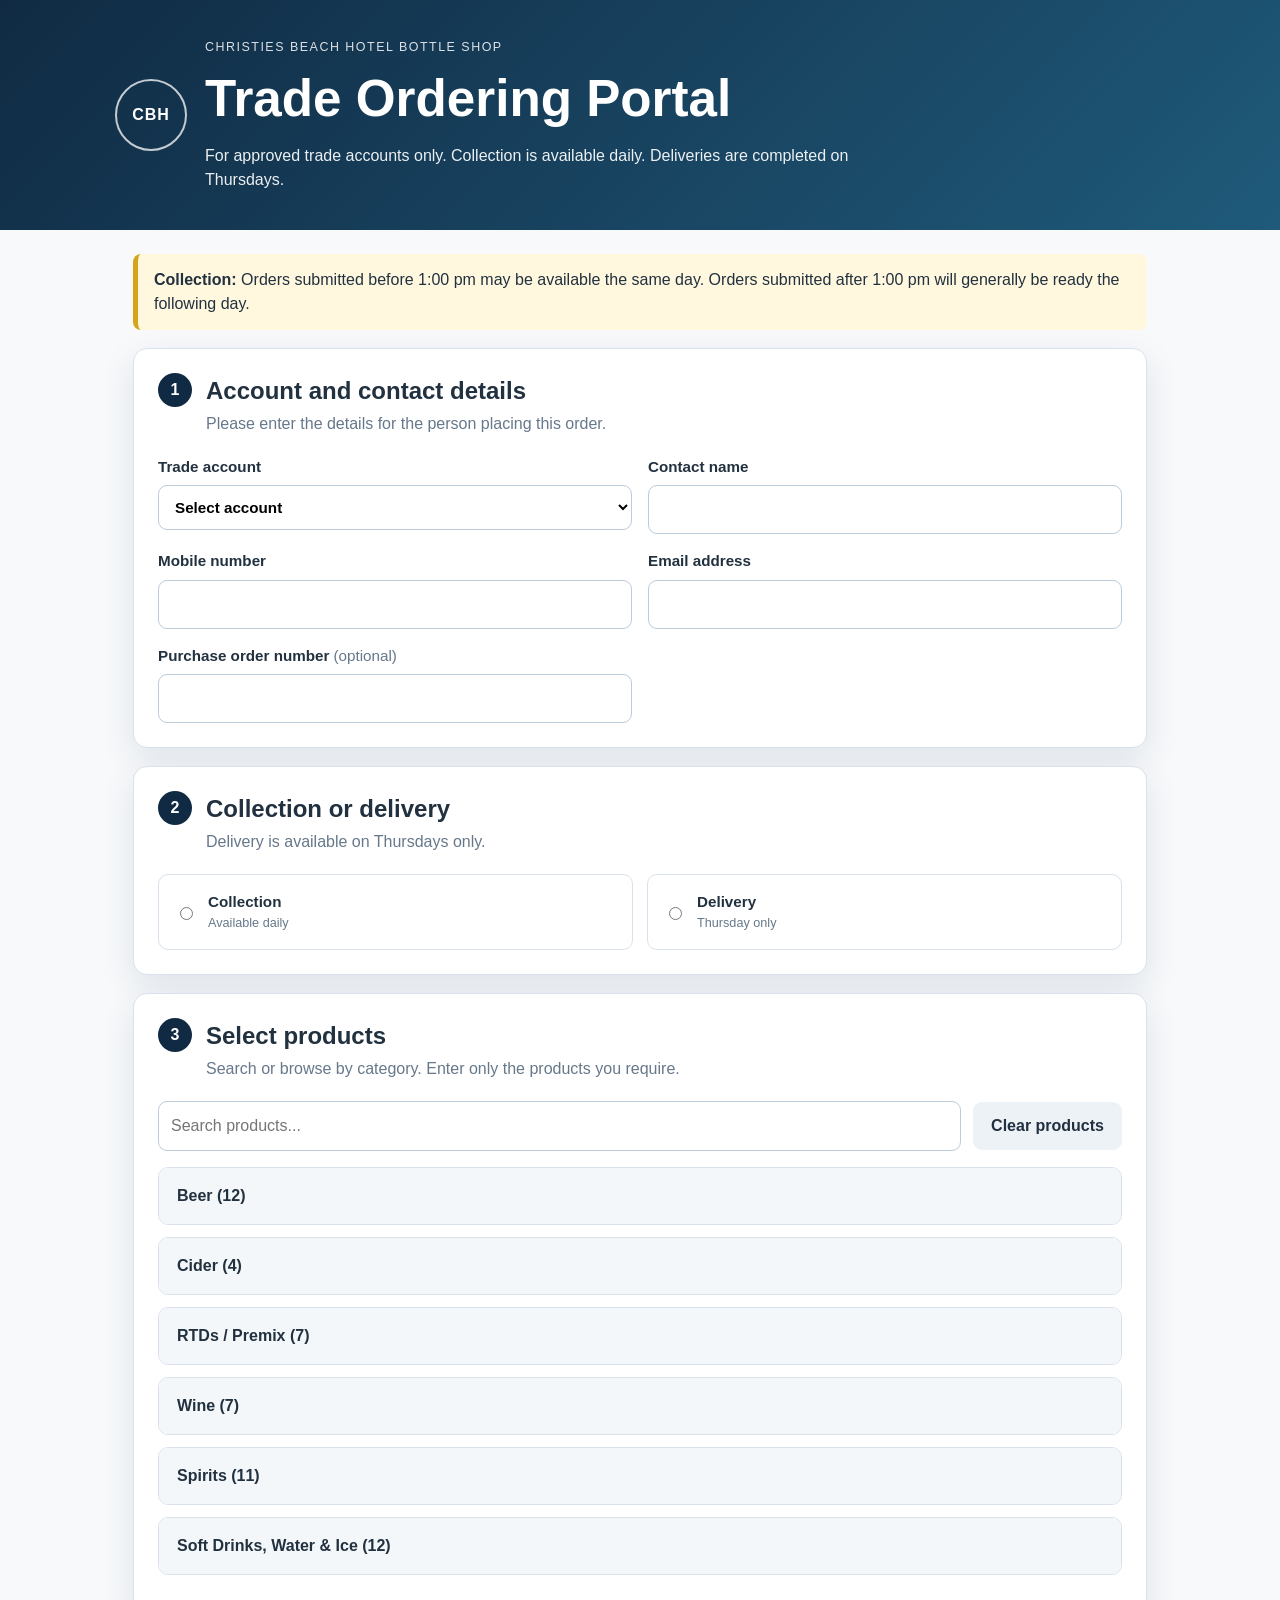
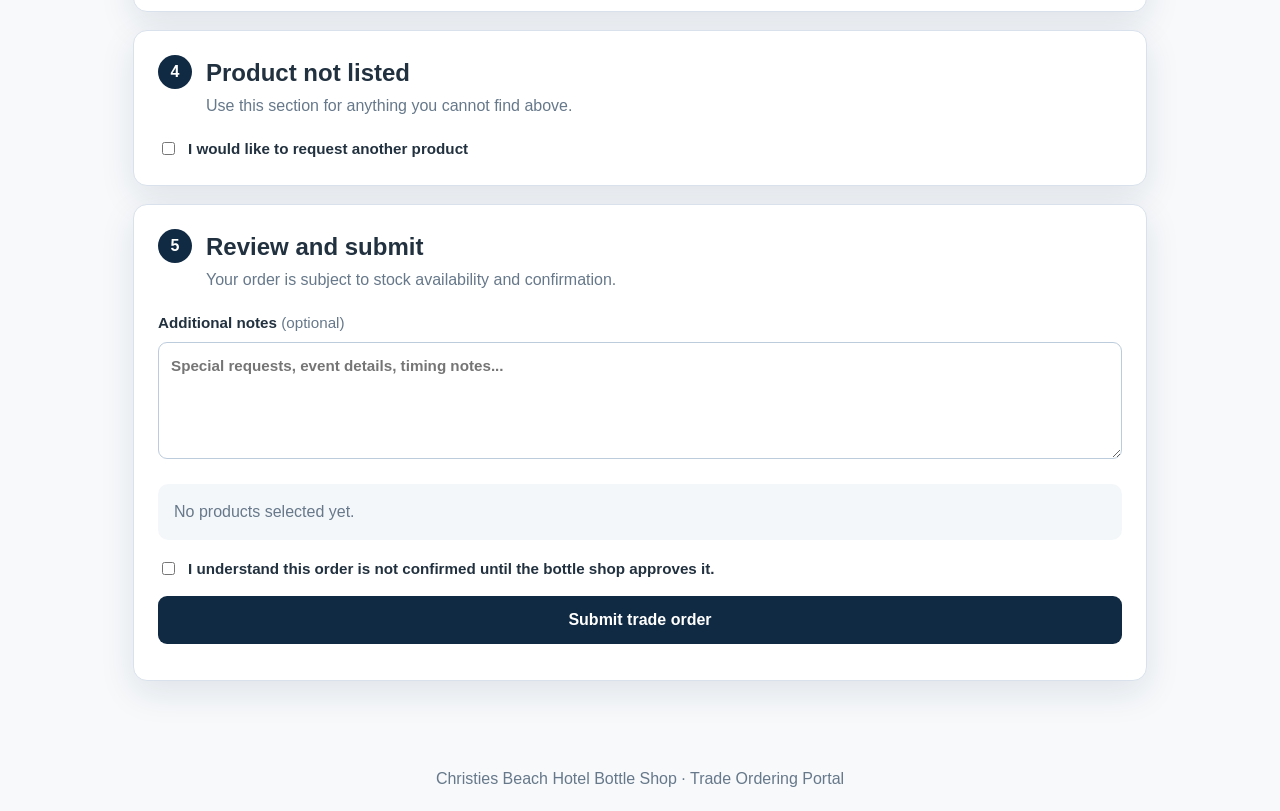
==== index.html @ 5dcd1e05 "Add files via upload" ====
<!DOCTYPE html>
<html lang="en">
<head>
  <meta charset="UTF-8" />
  <meta name="viewport" content="width=device-width, initial-scale=1.0" />
  <title>Christies Beach Hotel | Trade Ordering Portal</title>
  <link rel="stylesheet" href="styles.css" />
</head>
<body>
  <header class="hero">
    <div class="hero-inner">
      <div class="brand-mark">CBH</div>
      <div>
        <p class="eyebrow">Christies Beach Hotel Bottle Shop</p>
        <h1>Trade Ordering Portal</h1>
        <p class="intro">For approved trade accounts only. Collection is available daily. Deliveries are completed on Thursdays.</p>
      </div>
    </div>
  </header>

  <main class="container">
    <div id="notice" class="notice">
      <strong>Collection:</strong> Orders submitted before 1:00 pm may be available the same day. Orders submitted after 1:00 pm will generally be ready the following day.
    </div>

    <form id="orderForm" novalidate>
      <section class="card">
        <div class="section-heading">
          <span class="step">1</span>
          <div>
            <h2>Account and contact details</h2>
            <p>Please enter the details for the person placing this order.</p>
          </div>
        </div>

        <div class="grid two">
          <label>
            Trade account
            <select id="account" required>
              <option value="">Select account</option>
              <option>Christies Beach Football Club</option>
              <option>SOTSC</option>
              <option>South Adelaide Panthers Soccer Club</option>
            </select>
          </label>

          <label>
            Contact name
            <input id="contactName" type="text" required autocomplete="name" />
          </label>

          <label>
            Mobile number
            <input id="phone" type="tel" required autocomplete="tel" />
          </label>

          <label>
            Email address
            <input id="email" type="email" required autocomplete="email" />
          </label>

          <label>
            Purchase order number <span class="optional">(optional)</span>
            <input id="poNumber" type="text" />
          </label>
        </div>
      </section>

      <section class="card">
        <div class="section-heading">
          <span class="step">2</span>
          <div>
            <h2>Collection or delivery</h2>
            <p>Delivery is available on Thursdays only.</p>
          </div>
        </div>

        <div class="choice-row" role="radiogroup" aria-label="Order type">
          <label class="choice-card">
            <input type="radio" name="orderType" value="Collection" required />
            <span>
              <strong>Collection</strong>
              <small>Available daily</small>
            </span>
          </label>

          <label class="choice-card">
            <input type="radio" name="orderType" value="Delivery" required />
            <span>
              <strong>Delivery</strong>
              <small>Thursday only</small>
            </span>
          </label>
        </div>

        <div id="collectionFields" class="conditional hidden">
          <div class="grid two">
            <label>
              Collection date
              <input id="collectionDate" type="date" />
            </label>
            <label>
              Preferred collection time
              <input id="collectionTime" type="time" />
            </label>
          </div>
          <p class="inline-note">Same-day collection orders must be submitted before 1:00 pm.</p>
        </div>

        <div id="deliveryFields" class="conditional hidden">
          <div class="grid two">
            <label>
              Delivery Thursday
              <select id="deliveryDate"></select>
            </label>
            <label>
              Delivery instructions <span class="optional">(optional)</span>
              <input id="deliveryInstructions" type="text" placeholder="Contact on arrival, deliver to clubrooms..." />
            </label>
          </div>
        </div>
      </section>

      <section class="card">
        <div class="section-heading">
          <span class="step">3</span>
          <div>
            <h2>Select products</h2>
            <p>Search or browse by category. Enter only the products you require.</p>
          </div>
        </div>

        <div class="toolbar">
          <input id="productSearch" type="search" placeholder="Search products..." />
          <button type="button" id="clearOrder" class="secondary">Clear products</button>
        </div>

        <div id="productCategories"></div>
      </section>

      <section class="card">
        <div class="section-heading">
          <span class="step">4</span>
          <div>
            <h2>Product not listed</h2>
            <p>Use this section for anything you cannot find above.</p>
          </div>
        </div>

        <label class="toggle-line">
          <input id="otherToggle" type="checkbox" />
          I would like to request another product
        </label>

        <div id="otherFields" class="conditional hidden">
          <div class="grid two">
            <label>
              Product name or description
              <input id="otherProduct" type="text" />
            </label>

            <label>
              Packaging
              <select id="otherPackaging">
                <option value="">Select</option>
                <option>Cans</option>
                <option>Bottles</option>
                <option>Either is fine</option>
                <option>Not sure</option>
              </select>
            </label>

            <label>
              Pack size
              <select id="otherPackSize">
                <option value="">Select</option>
                <option>Single</option>
                <option>4-pack</option>
                <option>6-pack</option>
                <option>10-pack</option>
                <option>Carton / case</option>
                <option>Wine case</option>
                <option>Other</option>
                <option>Not sure</option>
              </select>
            </label>

            <label>
              Number of packs
              <input id="otherQuantity" type="number" min="0" step="1" />
            </label>

            <label>
              Approximate number of drinks <span class="optional">(if unsure)</span>
              <input id="approxDrinks" type="number" min="0" step="1" />
            </label>

            <label>
              Accept a similar alternative?
              <select id="acceptAlternative">
                <option value="">Select</option>
                <option>Yes, please contact me</option>
                <option>No, leave it off the order</option>
              </select>
            </label>
          </div>
        </div>
      </section>

      <section class="card">
        <div class="section-heading">
          <span class="step">5</span>
          <div>
            <h2>Review and submit</h2>
            <p>Your order is subject to stock availability and confirmation.</p>
          </div>
        </div>

        <label>
          Additional notes <span class="optional">(optional)</span>
          <textarea id="notes" rows="4" placeholder="Special requests, event details, timing notes..."></textarea>
        </label>

        <div id="orderSummary" class="summary empty">No products selected yet.</div>

        <label class="confirm-line">
          <input id="terms" type="checkbox" required />
          I understand this order is not confirmed until the bottle shop approves it.
        </label>

        <button id="submitButton" class="primary" type="submit">Submit trade order</button>
        <p id="formMessage" class="form-message" aria-live="polite"></p>
      </section>
    </form>

    <iframe name="submissionFrame" id="submissionFrame" class="hidden-frame" title="Order submission"></iframe>
  </main>

  <footer>
    Christies Beach Hotel Bottle Shop · Trade Ordering Portal
  </footer>

  <script src="products.js"></script>
  <script src="app.js"></script>
</body>
</html>
---- styles.css ----
:root {
  --navy: #102a43;
  --blue: #1f5a7a;
  --sand: #f3efe7;
  --white: #ffffff;
  --ink: #22313f;
  --muted: #66788a;
  --line: #d9e2ec;
  --success: #1f7a4d;
  --danger: #a12b2b;
  --shadow: 0 12px 35px rgba(16, 42, 67, 0.10);
}

* { box-sizing: border-box; }

body {
  margin: 0;
  font-family: Arial, Helvetica, sans-serif;
  color: var(--ink);
  background: #f7f9fb;
  line-height: 1.5;
}

.hero {
  background: linear-gradient(135deg, var(--navy), var(--blue));
  color: var(--white);
  padding: 38px 20px;
}

.hero-inner {
  max-width: 1050px;
  margin: 0 auto;
  display: flex;
  gap: 18px;
  align-items: center;
}

.brand-mark {
  width: 72px;
  height: 72px;
  border: 2px solid rgba(255,255,255,.75);
  border-radius: 50%;
  display: grid;
  place-items: center;
  font-weight: 800;
  letter-spacing: 1px;
  flex: 0 0 auto;
}

.eyebrow {
  margin: 0 0 4px;
  text-transform: uppercase;
  letter-spacing: .12em;
  font-size: .78rem;
  opacity: .85;
}

h1, h2, h3 { margin-top: 0; }
h1 { margin-bottom: 6px; font-size: clamp(2rem, 5vw, 3.2rem); }
.intro { margin: 0; max-width: 720px; opacity: .92; }

.container {
  max-width: 1050px;
  margin: 0 auto;
  padding: 24px 18px 48px;
}

.notice {
  background: #fff8df;
  border-left: 5px solid #d7a31a;
  padding: 14px 16px;
  border-radius: 8px;
  margin-bottom: 18px;
}

.card {
  background: var(--white);
  border: 1px solid var(--line);
  border-radius: 14px;
  padding: 24px;
  margin-bottom: 18px;
  box-shadow: var(--shadow);
}

.section-heading {
  display: flex;
  gap: 14px;
  align-items: flex-start;
  margin-bottom: 20px;
}

.section-heading h2 { margin-bottom: 3px; }
.section-heading p { margin: 0; color: var(--muted); }

.step {
  background: var(--navy);
  color: var(--white);
  width: 34px;
  height: 34px;
  border-radius: 50%;
  display: grid;
  place-items: center;
  font-weight: 700;
  flex: 0 0 auto;
}

.grid {
  display: grid;
  gap: 16px;
}

.grid.two {
  grid-template-columns: repeat(2, minmax(0, 1fr));
}

label {
  display: block;
  font-weight: 700;
  font-size: .95rem;
}

input, select, textarea, button {
  font: inherit;
}

input[type="text"],
input[type="email"],
input[type="tel"],
input[type="date"],
input[type="time"],
input[type="number"],
input[type="search"],
select,
textarea {
  width: 100%;
  margin-top: 7px;
  padding: 12px;
  border: 1px solid #bcccdc;
  border-radius: 9px;
  background: #fff;
}

input:focus, select:focus, textarea:focus {
  outline: 3px solid rgba(31, 90, 122, .16);
  border-color: var(--blue);
}

.optional {
  font-weight: 400;
  color: var(--muted);
}

.choice-row {
  display: grid;
  grid-template-columns: repeat(2, 1fr);
  gap: 14px;
}

.choice-card {
  border: 1px solid var(--line);
  border-radius: 10px;
  padding: 16px;
  display: flex;
  gap: 12px;
  align-items: center;
  cursor: pointer;
}

.choice-card:has(input:checked) {
  border-color: var(--blue);
  background: #eef6fa;
}

.choice-card small {
  display: block;
  color: var(--muted);
  font-weight: 400;
}

.conditional {
  margin-top: 18px;
  padding-top: 18px;
  border-top: 1px solid var(--line);
}

.hidden { display: none; }

.inline-note {
  margin: 14px 0 0;
  color: var(--muted);
}

.toolbar {
  display: flex;
  gap: 12px;
  align-items: center;
  margin-bottom: 16px;
}

.toolbar input { margin-top: 0; }

.category {
  border: 1px solid var(--line);
  border-radius: 10px;
  margin-bottom: 12px;
  overflow: hidden;
}

.category summary {
  cursor: pointer;
  padding: 16px 18px;
  font-weight: 800;
  background: #f4f7fa;
  list-style: none;
}

.category summary::-webkit-details-marker { display: none; }

.product-list {
  padding: 8px 16px 16px;
}

.product-row {
  display: grid;
  grid-template-columns: 1.8fr 1fr 1fr .8fr;
  gap: 10px;
  align-items: end;
  padding: 12px 0;
  border-bottom: 1px solid #edf2f7;
}

.product-row:last-child { border-bottom: 0; }

.product-name {
  font-weight: 800;
  align-self: center;
}

.product-row label {
  font-size: .8rem;
  color: var(--muted);
}

.product-row select,
.product-row input {
  margin-top: 4px;
  padding: 9px;
}

.toggle-line, .confirm-line {
  display: flex;
  gap: 10px;
  align-items: flex-start;
}

.toggle-line input, .confirm-line input { margin-top: 4px; }

.summary {
  margin: 18px 0;
  background: #f4f7fa;
  border-radius: 10px;
  padding: 16px;
}

.summary.empty { color: var(--muted); }

.summary ul {
  margin: 8px 0 0;
  padding-left: 20px;
}

button {
  border: 0;
  border-radius: 9px;
  padding: 12px 18px;
  cursor: pointer;
  font-weight: 800;
}

.primary {
  width: 100%;
  margin-top: 16px;
  background: var(--navy);
  color: var(--white);
}

.primary:disabled {
  opacity: .6;
  cursor: not-allowed;
}

.secondary {
  background: #edf2f7;
  color: var(--ink);
  white-space: nowrap;
}

.form-message {
  margin: 12px 0 0;
  font-weight: 700;
}

.form-message.success { color: var(--success); }
.form-message.error { color: var(--danger); }

.hidden-frame {
  width: 0;
  height: 0;
  border: 0;
  position: absolute;
}

footer {
  text-align: center;
  color: var(--muted);
  padding: 20px;
}

@media (max-width: 760px) {
  .grid.two,
  .choice-row,
  .product-row {
    grid-template-columns: 1fr;
  }

  .hero-inner { align-items: flex-start; }
  .brand-mark { width: 58px; height: 58px; }
  .toolbar { flex-direction: column; align-items: stretch; }
}
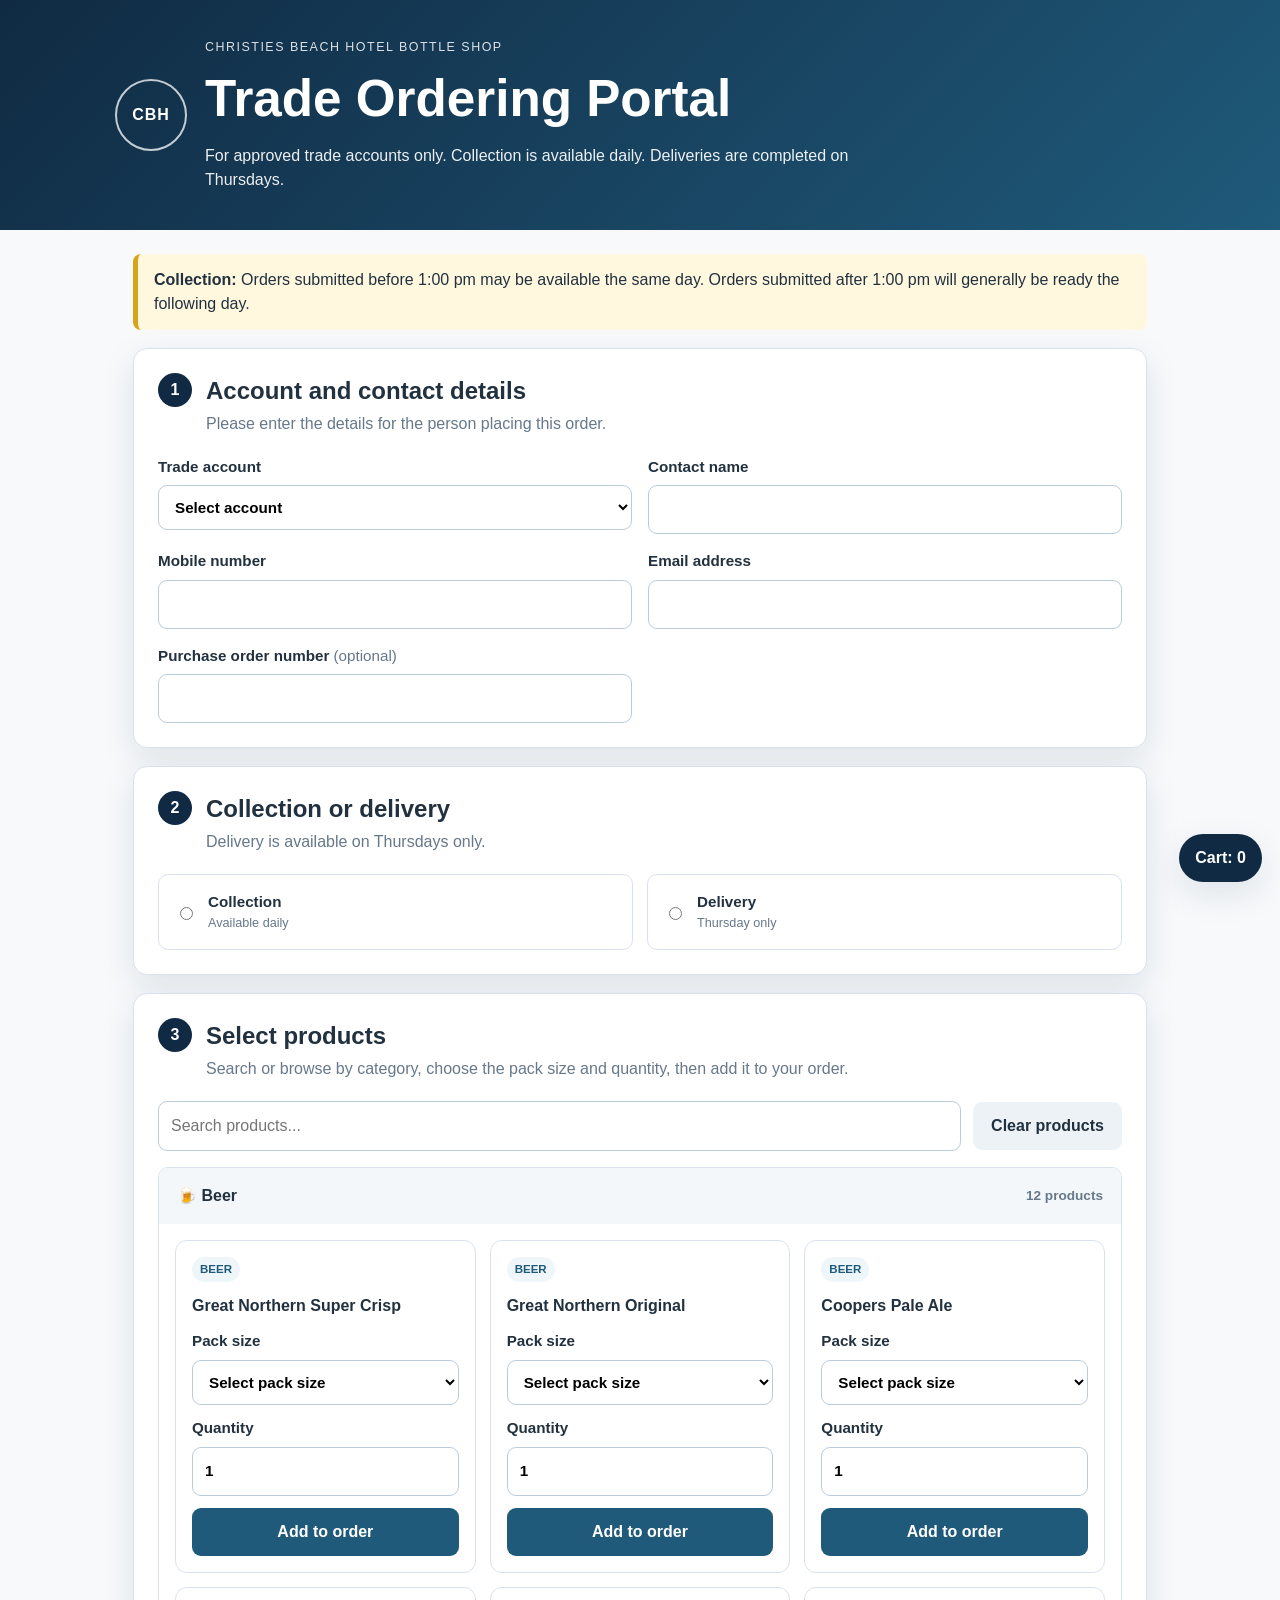
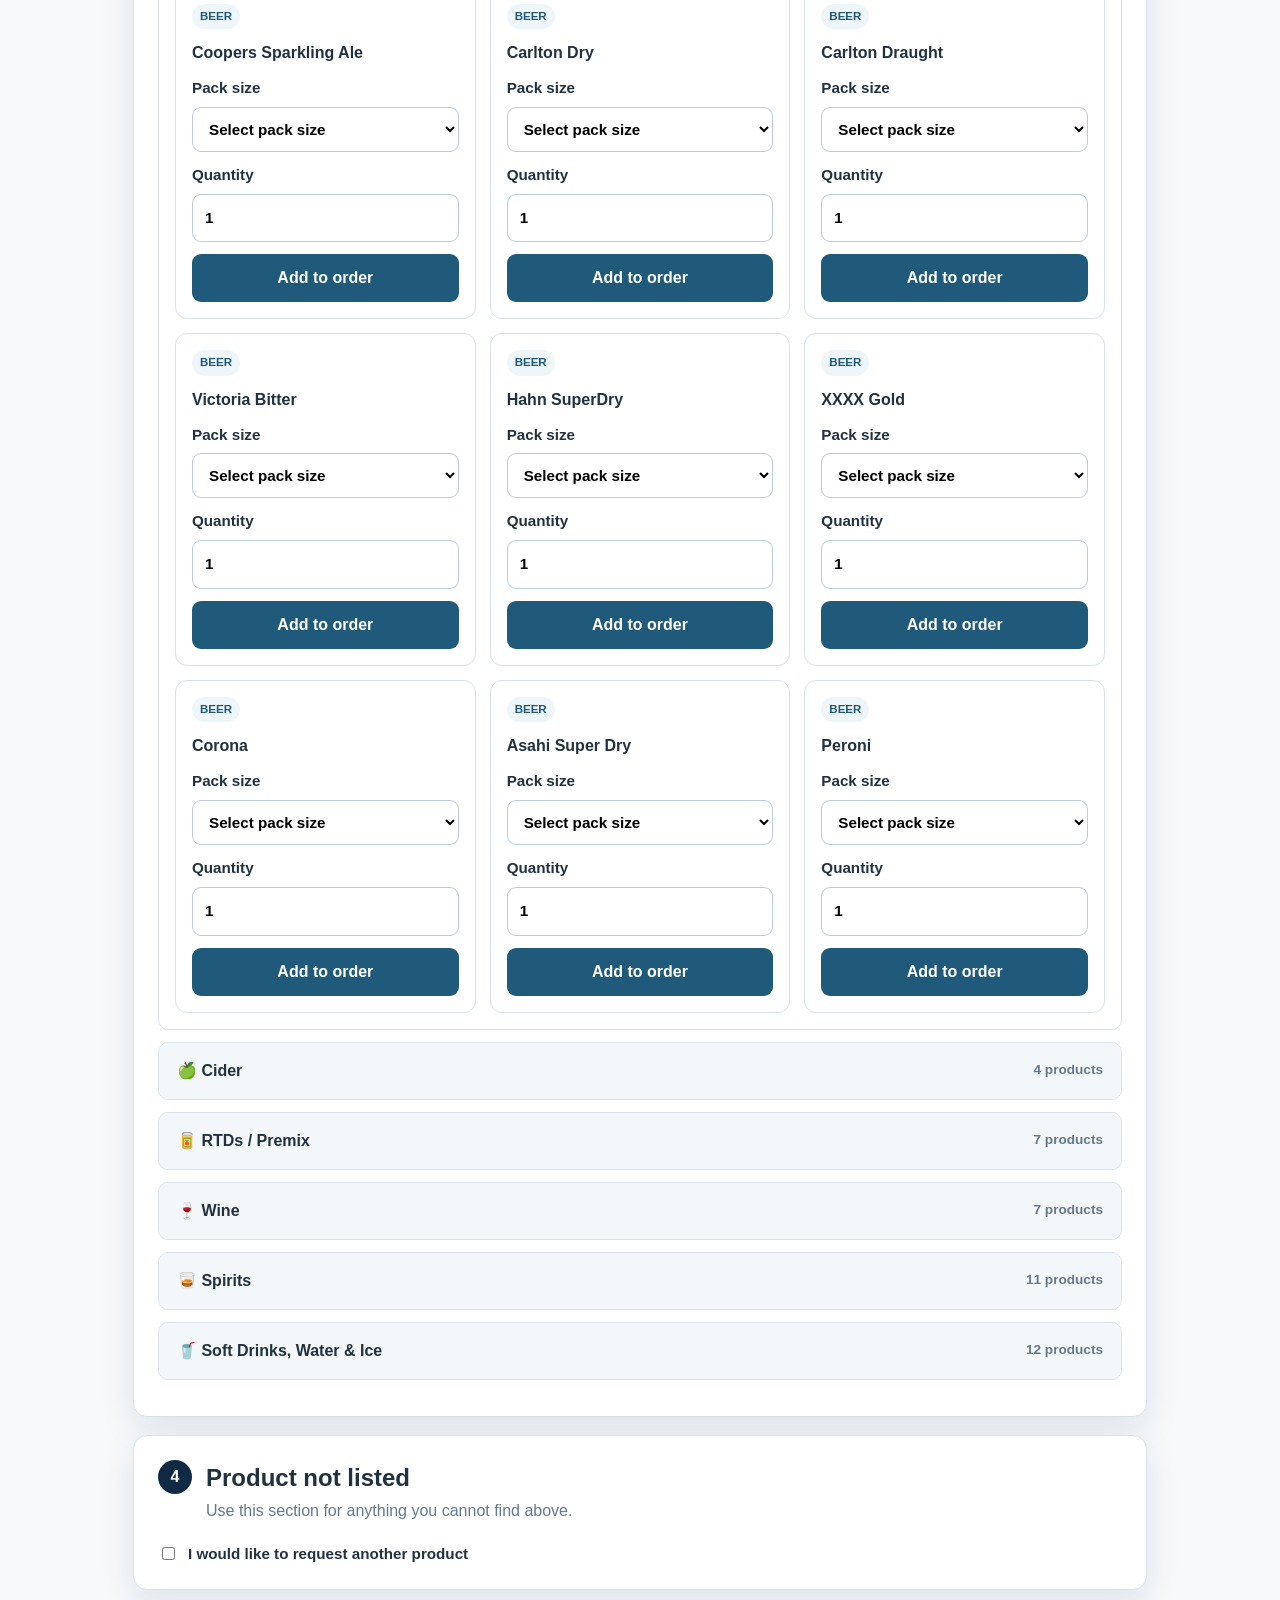
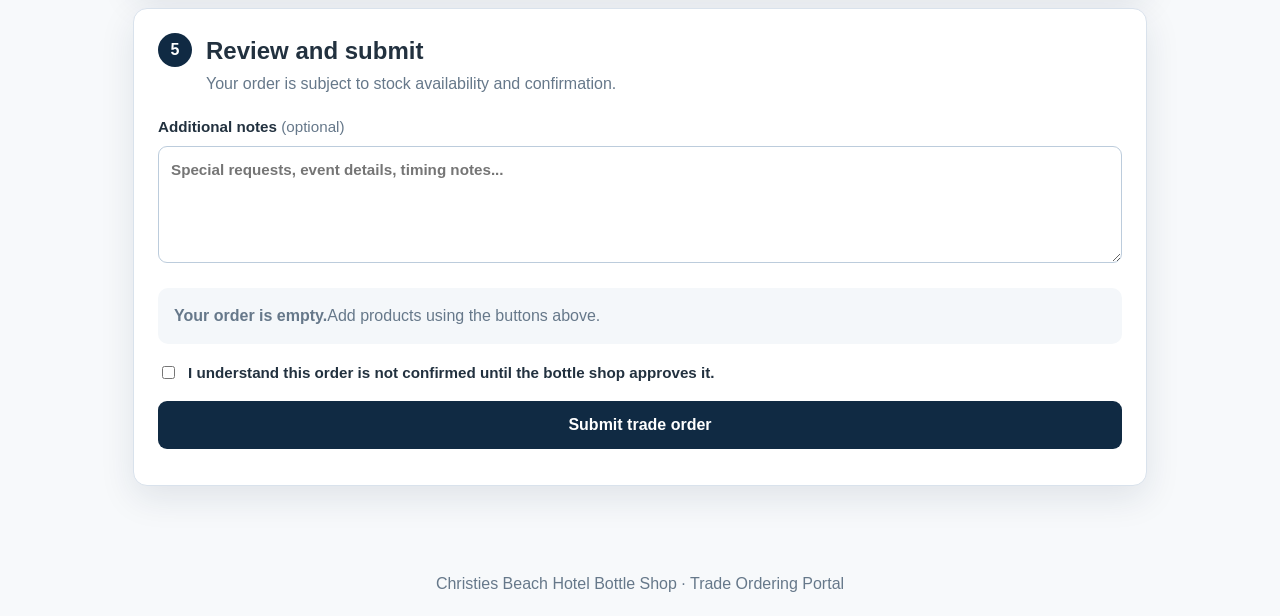
==== commit 6a1f6487: "Add files via upload" ====
--- a/index.html
+++ b/index.html
@@ -126,7 +126,7 @@
           <span class="step">3</span>
           <div>
             <h2>Select products</h2>
-            <p>Search or browse by category. Enter only the products you require.</p>
+            <p>Search or browse by category, choose the pack size and quantity, then add it to your order.</p>
           </div>
         </div>
 
@@ -236,6 +236,8 @@
     <iframe name="submissionFrame" id="submissionFrame" class="hidden-frame" title="Order submission"></iframe>
   </main>
 
+  <div class="cart-pill">Cart: <span id="cartCount">0</span></div>
+
   <footer>
     Christies Beach Hotel Bottle Shop · Trade Ordering Portal
   </footer>
--- a/styles.css
+++ b/styles.css
@@ -327,3 +327,21 @@
   .brand-mark { width: 58px; height: 58px; }
   .toolbar { flex-direction: column; align-items: stretch; }
 }
+
+/* VERSION 2 PRODUCT CARDS */
+
+.category summary { display:flex; justify-content:space-between; align-items:center; }
+.category summary span:last-child { color:var(--muted); font-size:.85rem; }
+.product-card-grid { display:grid; grid-template-columns:repeat(3,minmax(0,1fr)); gap:14px; padding:16px; }
+.product-card { border:1px solid var(--line); border-radius:12px; padding:16px; display:flex; flex-direction:column; gap:12px; background:#fff; }
+.product-card h3 { margin:0; font-size:1rem; }
+.category-tag { display:inline-block; width:max-content; font-size:.72rem; font-weight:800; text-transform:uppercase; color:var(--blue); background:#eef6fa; border-radius:999px; padding:4px 8px; }
+.add-button { background:var(--blue); color:#fff; margin-top:auto; }
+.summary-title { display:flex; justify-content:space-between; gap:12px; margin-bottom:12px; }
+.cart-lines { display:grid; gap:10px; }
+.cart-line { display:grid; grid-template-columns:1fr 90px auto; gap:12px; align-items:end; background:#fff; border:1px solid var(--line); border-radius:9px; padding:12px; }
+.cart-line span { display:block; color:var(--muted); font-size:.88rem; }
+.remove-button { background:#f5eaea; color:var(--danger); }
+.cart-pill { position:fixed; right:18px; bottom:18px; z-index:20; background:var(--navy); color:#fff; border-radius:999px; padding:12px 16px; box-shadow:var(--shadow); font-weight:800; }
+@media (max-width:900px){ .product-card-grid{grid-template-columns:repeat(2,minmax(0,1fr));} }
+@media (max-width:620px){ .product-card-grid{grid-template-columns:1fr;} .cart-line{grid-template-columns:1fr;} }
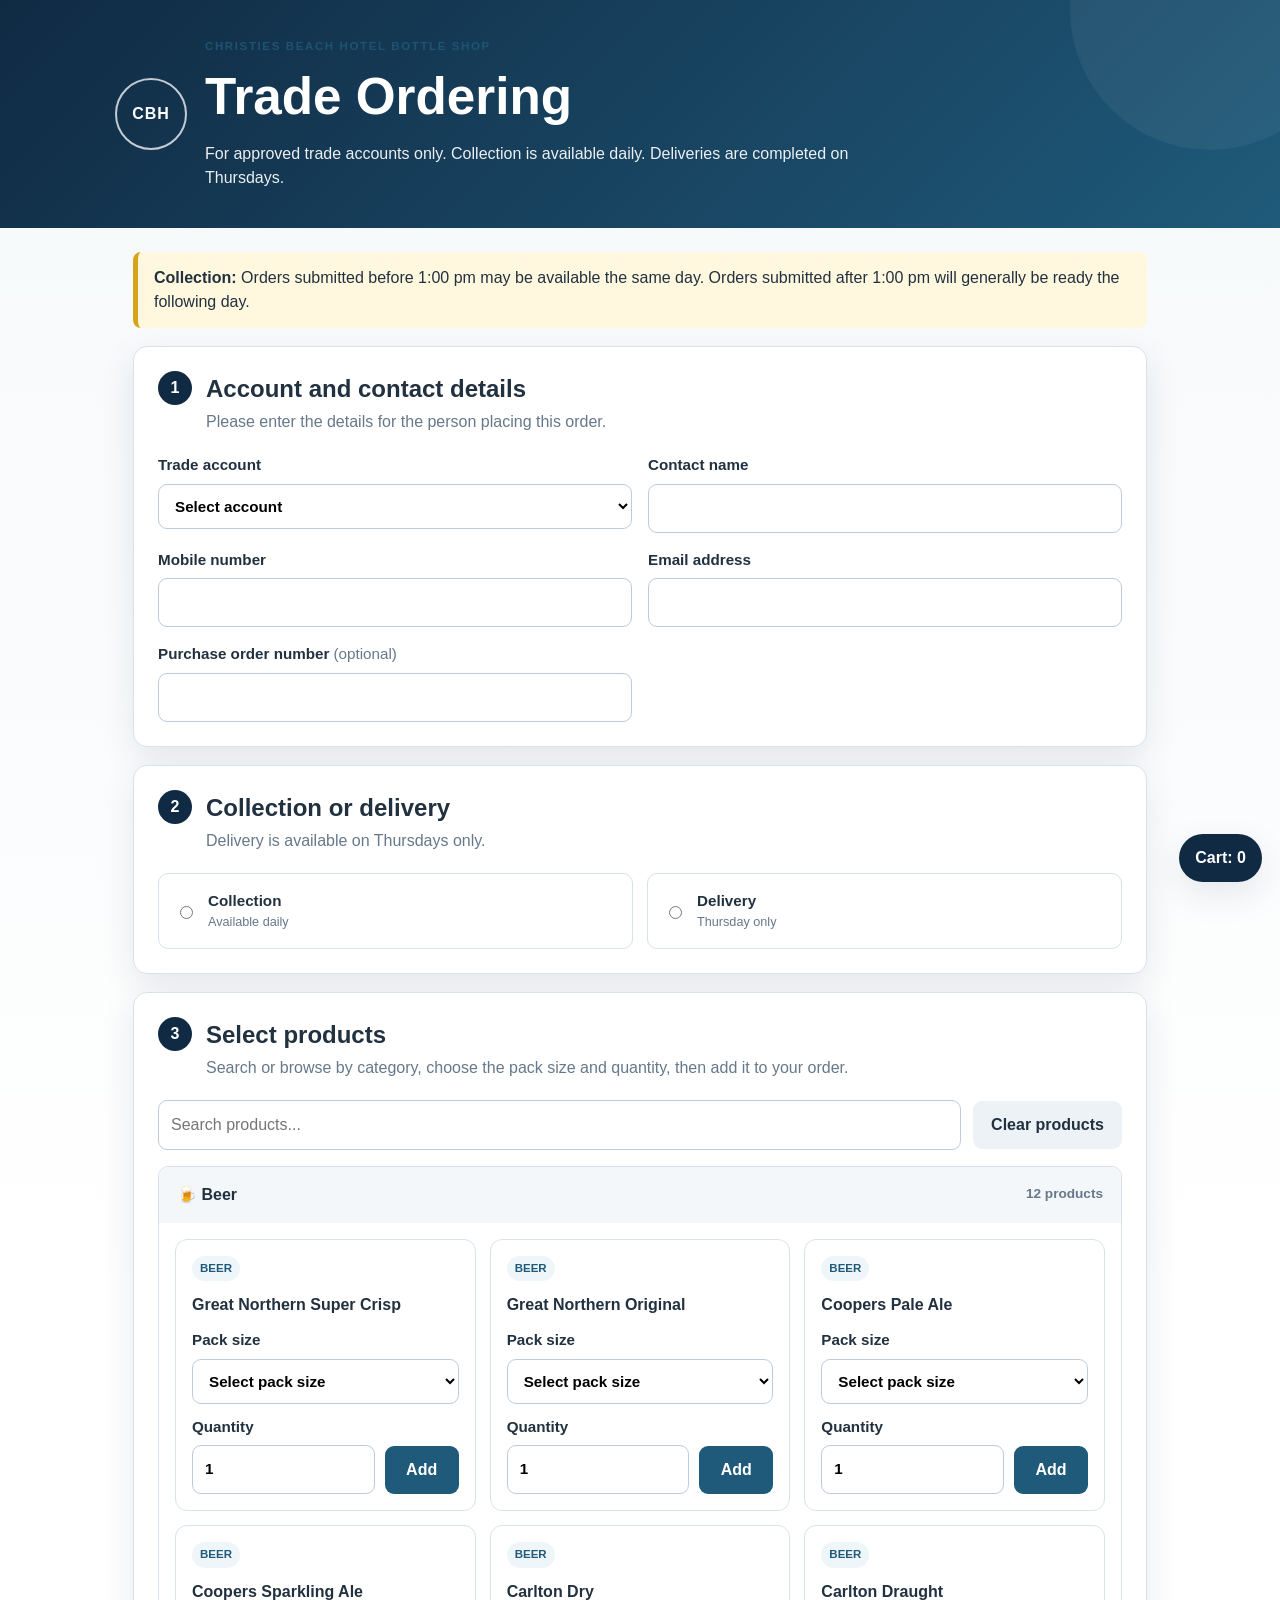
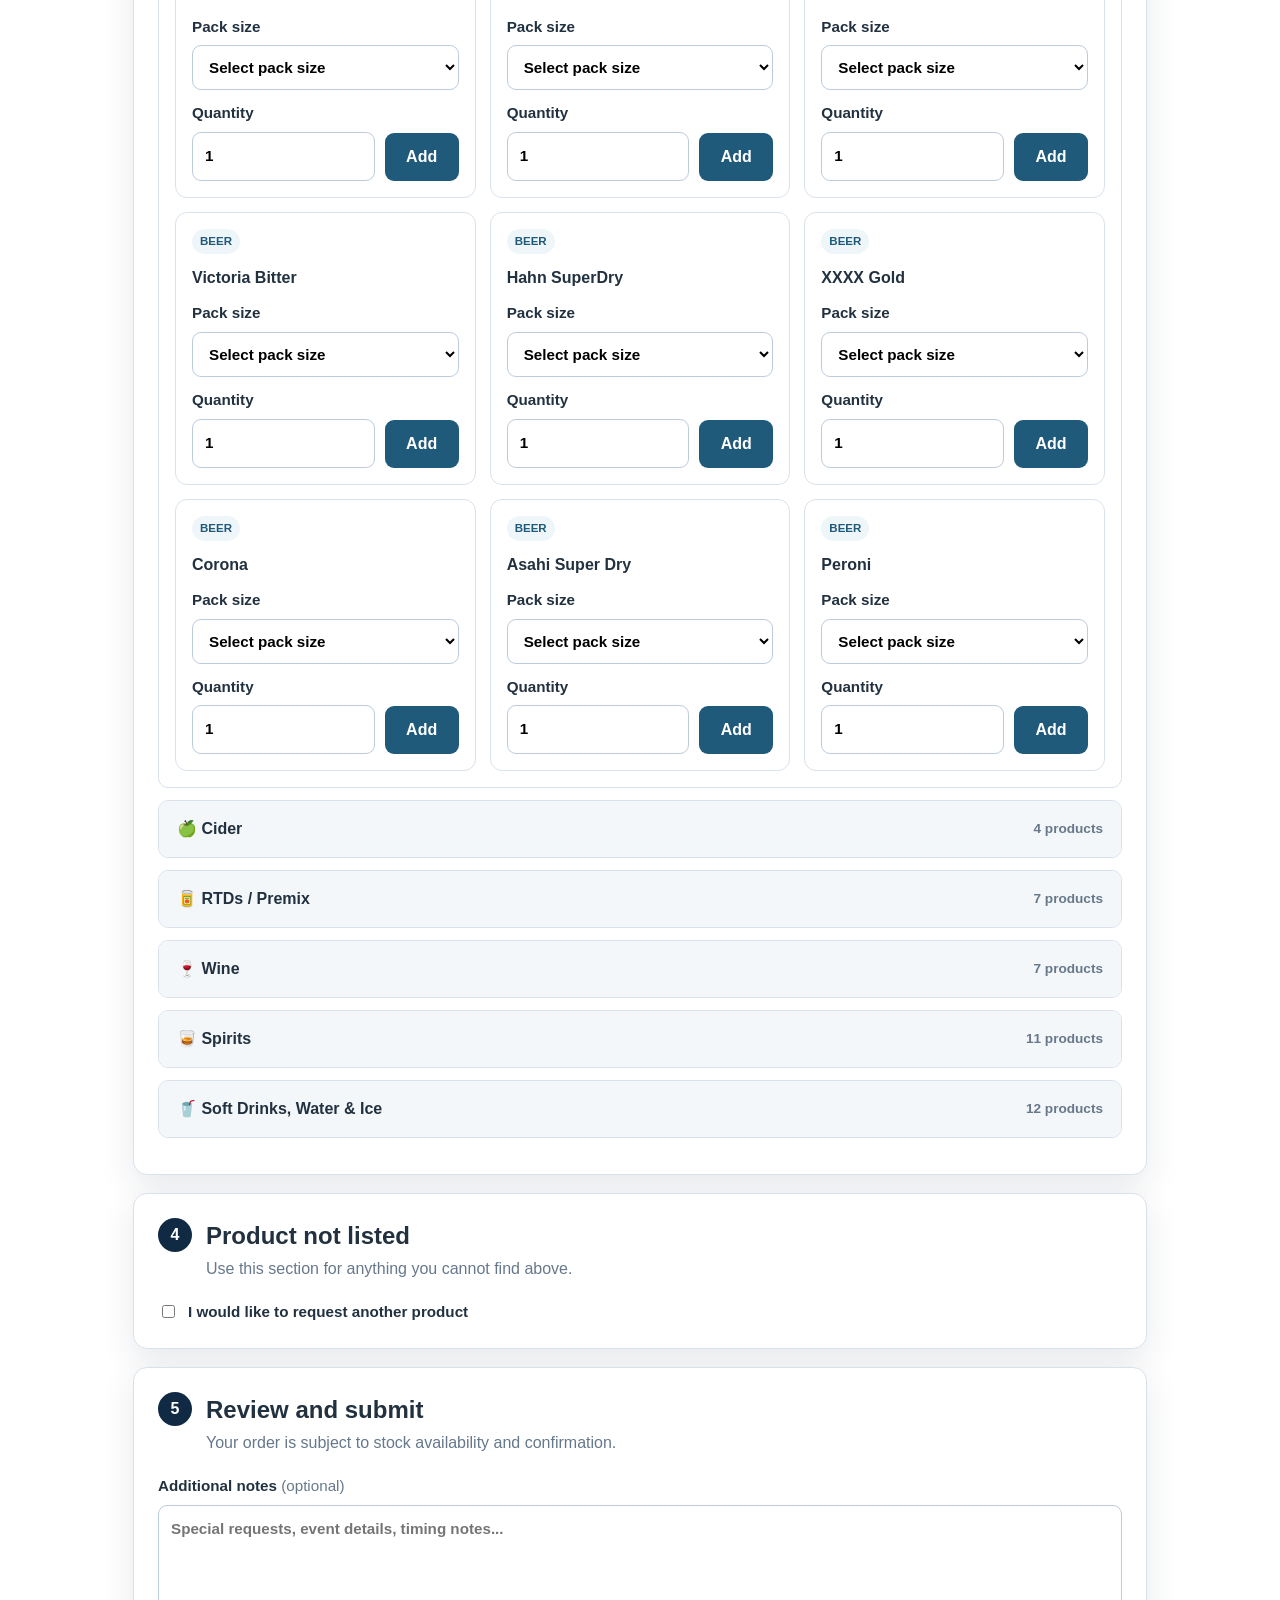
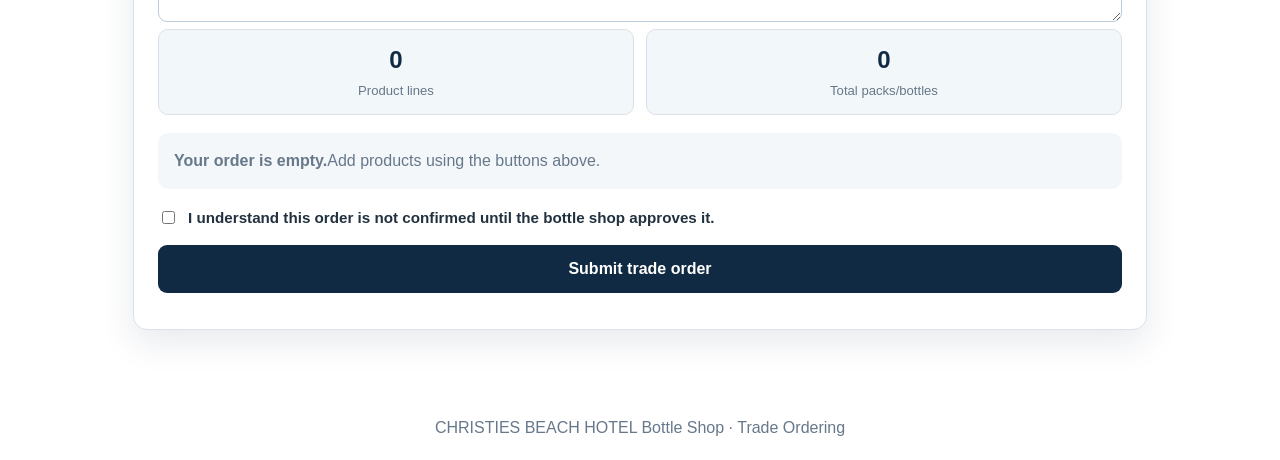
==== commit f8f2bf87: "Add files via upload" ====
--- a/index.html
+++ b/index.html
@@ -3,7 +3,7 @@
 <head>
   <meta charset="UTF-8" />
   <meta name="viewport" content="width=device-width, initial-scale=1.0" />
-  <title>Christies Beach Hotel | Trade Ordering Portal</title>
+  <title>CHRISTIES BEACH HOTEL | Trade Ordering</title>
   <link rel="stylesheet" href="styles.css" />
 </head>
 <body>
@@ -11,8 +11,8 @@
     <div class="hero-inner">
       <div class="brand-mark">CBH</div>
       <div>
-        <p class="eyebrow">Christies Beach Hotel Bottle Shop</p>
-        <h1>Trade Ordering Portal</h1>
+        <p class="eyebrow">CHRISTIES BEACH HOTEL Bottle Shop</p>
+        <h1>Trade Ordering</h1>
         <p class="intro">For approved trade accounts only. Collection is available daily. Deliveries are completed on Thursdays.</p>
       </div>
     </div>
@@ -134,6 +134,8 @@
           <input id="productSearch" type="search" placeholder="Search products..." />
           <button type="button" id="clearOrder" class="secondary">Clear products</button>
         </div>
+
+        <section id="favouritesSection" class="card hidden"></section>
 
         <div id="productCategories"></div>
       </section>
@@ -221,6 +223,10 @@
           <textarea id="notes" rows="4" placeholder="Special requests, event details, timing notes..."></textarea>
         </label>
 
+        <div class="order-stats">
+          <div><strong id="lineCount">0</strong><span>Product lines</span></div>
+          <div><strong id="unitCount">0</strong><span>Total packs/bottles</span></div>
+        </div>
         <div id="orderSummary" class="summary empty">No products selected yet.</div>
 
         <label class="confirm-line">
@@ -239,7 +245,7 @@
   <div class="cart-pill">Cart: <span id="cartCount">0</span></div>
 
   <footer>
-    Christies Beach Hotel Bottle Shop · Trade Ordering Portal
+    CHRISTIES BEACH HOTEL Bottle Shop · Trade Ordering
   </footer>
 
   <script src="products.js"></script>
--- a/styles.css
+++ b/styles.css
@@ -345,3 +345,28 @@
 .cart-pill { position:fixed; right:18px; bottom:18px; z-index:20; background:var(--navy); color:#fff; border-radius:999px; padding:12px 16px; box-shadow:var(--shadow); font-weight:800; }
 @media (max-width:900px){ .product-card-grid{grid-template-columns:repeat(2,minmax(0,1fr));} }
 @media (max-width:620px){ .product-card-grid{grid-template-columns:1fr;} .cart-line{grid-template-columns:1fr;} }
+
+
+/* VERSION 3 */
+body { background:linear-gradient(180deg,#f5f8fa 0,#ffffff 35%); }
+header { position:relative; overflow:hidden; }
+header::after { content:""; position:absolute; width:280px; height:280px; border-radius:50%; background:rgba(255,255,255,.05); right:-70px; top:-130px; }
+.section-heading-row { display:flex; justify-content:space-between; align-items:end; gap:20px; margin-bottom:14px; }
+.section-heading-row h2 { margin:.15rem 0 0; }
+.eyebrow { font-size:.72rem; letter-spacing:.14em; font-weight:900; color:var(--blue); }
+.muted { color:var(--muted); font-size:.9rem; }
+.quantity-row { display:grid; grid-template-columns:1fr auto; gap:10px; align-items:end; }
+.add-button { min-width:74px; }
+.order-stats { display:grid; grid-template-columns:repeat(2,minmax(0,1fr)); gap:12px; margin-bottom:12px; }
+.order-stats > div { background:#f2f7f9; border:1px solid var(--line); border-radius:10px; padding:12px; text-align:center; }
+.order-stats strong { display:block; font-size:1.5rem; color:var(--navy); }
+.order-stats span { color:var(--muted); font-size:.82rem; }
+.qty-control { display:grid; grid-template-columns:36px 56px 36px; align-items:center; }
+.qty-control button { padding:9px 0; border-radius:7px; background:#edf3f6; color:var(--navy); }
+.qty-control input { padding:9px 4px; text-align:center; border-radius:0; }
+#favouritesSection { border-top:4px solid var(--blue); }
+@media(max-width:620px){
+  .section-heading-row{align-items:start;flex-direction:column}
+  .quantity-row{grid-template-columns:1fr}
+  .add-button{width:100%}
+}
